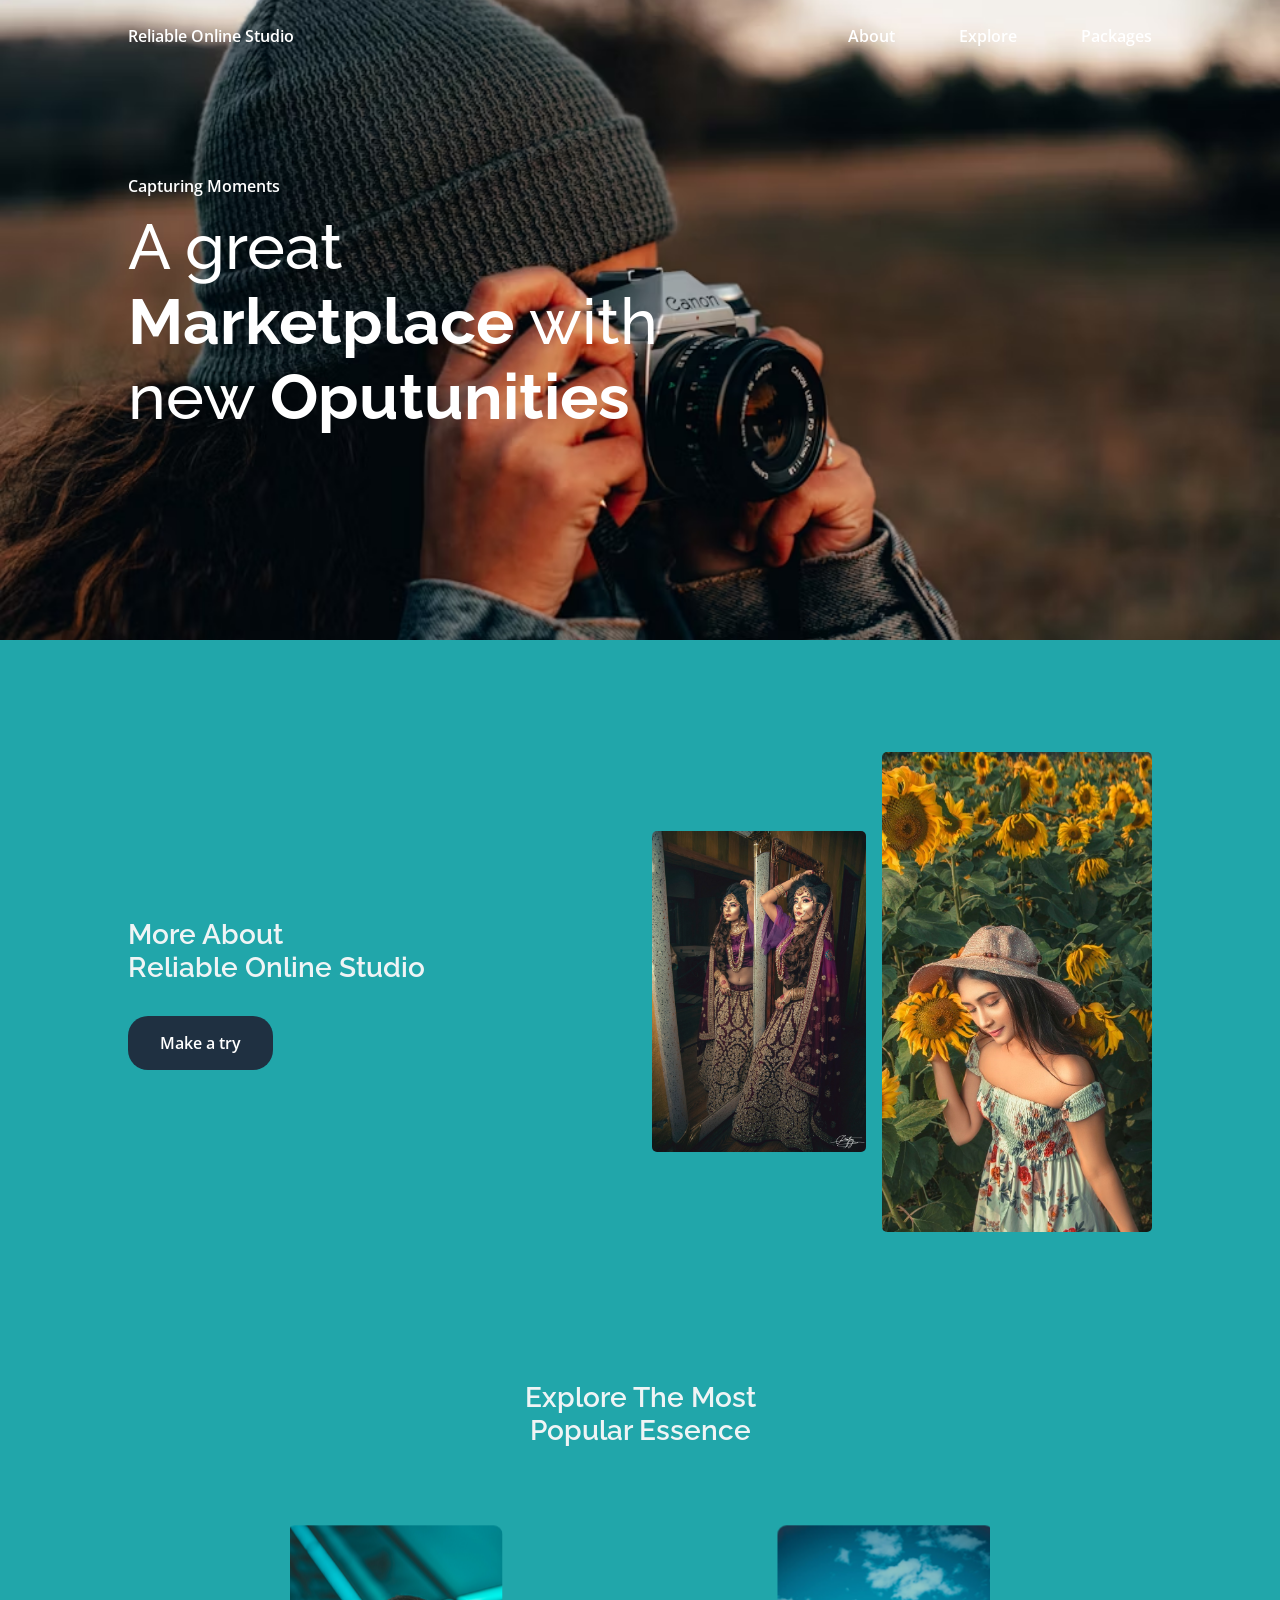
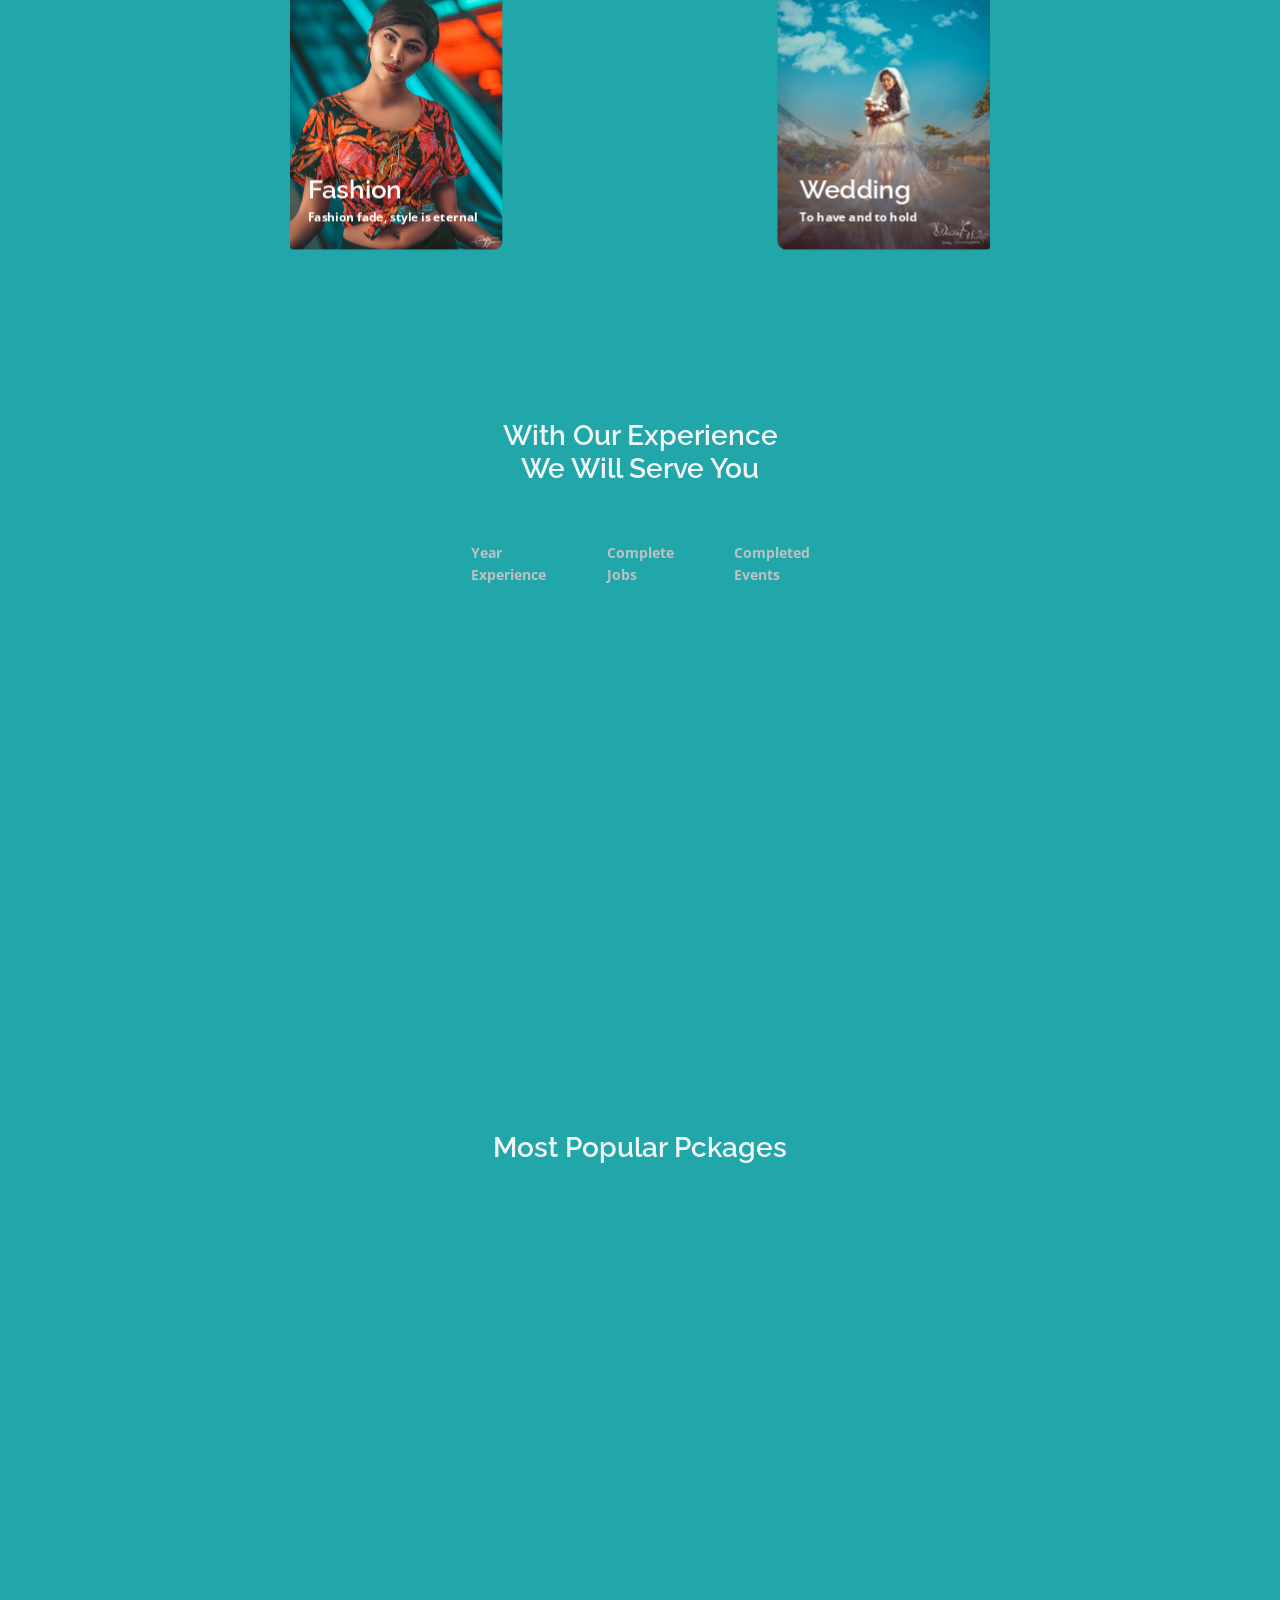
==== Photo Broker/insidePage.html @ ecc48aa8 "Add files via upload" ====
<!DOCTYPE html>
<html lang="en">
  <head>
    <meta charset="UTF-8" />
    <meta name="viewport" content="width=device-width, initial-scale=1.0" />

    <link rel="shortcut icon" href="Photo Broker/assets/img/logo.png" type="image/png" />

    <!--=============== REMIXICONS ===============-->
    <link
      href="https://cdn.jsdelivr.net/npm/remixicon@2.5.0/fonts/remixicon.css"
      rel="stylesheet"
    />

    <!--=============== SWIPER CSS ===============-->
    <link rel="stylesheet" href="assets/css/swiper-bundle.min.css" />

    <!--=============== CSS ===============-->
    <link rel="stylesheet" href="assets/css/styles.css" />

    <title> Reliable Online Studio</title>
  </head>
  <body class= "dark-theme">
    <header class="header" id="header">
      <nav class="nav container">
        <a href="#" class="nav__logo" id="rosLogo">Reliable Online Studio</a>

        <div class="nav__menu" id="nav-menu">
          <ul class="nav__list">
            <li class="nav__item">
              <a href="#about" class="nav__link">About</a>
            </li>
            <li class="nav__item">
              <a href="#explore" class="nav__link">Explore</a>
            </li>
            <li class="nav__item">
              <a href="#packages" class="nav__link">Packages</a>
            </li>
          </ul>

          <i class="ri-close-line nav__close" id="nav-close"></i>
        </div>

        <div class="nav__toggle" id="nav-toggle">
          <i class="ri-function-line"></i>
        </div>
      </nav>
    </header>

    <main class="main">
      <!--==================== HOME ====================-->
      <section class="home" id="home">
        <img src="assets/img/Main.avif" alt="" class="home__img" />

        <div class="home__container container grid">
          <div class="home__data">
            <span class="home__data-subtitle">Capturing Moments</span>
            <h1 class="home__data-title">
              A great<br> <b> Marketplace </b> with <br> new <b>Oputunities <br />
            </h1>
          </div>

          <div class="home__social">
            <a
              href="https://www.facebook.com/"
              target="_blank"
              class="home__social-link"
            >
              <i class="ri-facebook-box-fill"></i>
            </a>
            <a
              href="https://www.instagram.com/"
              target="_blank"
              class="home__social-link"
            >
              <i class="ri-instagram-fill"></i>
            </a>
            <a
              href="https://twitter.com/"
              target="_blank"
              class="home__social-link"
            >
              <i class="ri-twitter-fill"></i>
            </a>
          </div>
      </section>

      <!--==================== ABOUT ====================-->
      <section class="about section" id="about">
        <div class="about__container container grid">
          <div class="about__data">
            <h2 class="section__title about__title">
              More About <br />
              Reliable Online Studio
            </h2>
            <p class="about__description" id= "aboutInfo">
              
            </p>
            <a href="#" class="button">Make a try</a>
          </div>

          <div class="about__img">
            <div class="about__img-overlay">
              <img src="assets/img/about02.jpg" alt="" class="about__img-one" />
            </div>

            <div class="about__img-overlay">
              <img src="assets/img/about001.jpg" alt="" class="about__img-two" />
            </div>
          </div>
        </div>
      </section>

      <!--==================== Explore ====================-->
      <section class="discover section" id="explore">
        <h2 class="section__title">
          Explore the most <br />
          popular essence
        </h2>

        <div class="discover__container container swiper-container">
          <div class="swiper-wrapper">
            <!--==================== Explore 1 ====================-->
            <div class="discover__card swiper-slide">
              <img
                src="assets/img/omi.jpg"
                alt=""
                class="discover__img"
              />
              <div class="discover__data">
                <h2 class="discover__title">Portfolio</h2>
                <span class="discover__description">Capture Yourself</span>
              </div>
            </div>

            <!--==================== Explore 2 ====================-->
            <div class="discover__card swiper-slide">
              <img
                src="assets/img/wedding.jpg"
                alt=""
                class="discover__img"
              />
              <div class="discover__data">
                <h2 class="discover__title">Wedding</h2>
                <span class="discover__description">To have and to hold</span>
              </div>
            </div>

            <!--==================== Explore 3 ====================-->
            <div class="discover__card swiper-slide">
              <img
                src="assets/img/wild.jpg"
                alt=""
                class="discover__img"
              />
              <div class="discover__data">
                <h2 class="discover__title">Wild</h2>
                <span class="discover__description">One touch of nature</span>
              </div>
            </div>

            <!--==================== Explore 4 ====================-->
            <div class="discover__card swiper-slide">
              <img
                src="assets/img/dress2.jpg"
                alt=""
                class="discover__img"
              />
              <div class="discover__data">
                <h2 class="discover__title">Fashion</h2>
                <span class="discover__description">Fashion fade, style is eternal</span>
              </div>
            </div>
          </div>
        </div>
      </section>

      <!--==================== EXPERIENCE ====================-->
      <section class="experience section">
        <h2 class="section__title">
          With Our Experience <br />
          We Will Serve You
        </h2>

        <div class="experience__container container grid">
          <div class="experience__content grid">
            <div class="experience__data">
              <h2 class="experience__number" id="yrExpreience"></h2>
              <span class="experience__description"
                >Year <br />
                Experience</span
              >
            </div>

            <div class="experience__data">
              <h2 class="experience__number" id = "jobDone"></h2>
              <span class="experience__description"
                >Complete <br />
                Jobs</span
              >
            </div>

            <div class="experience__data">
              <h2 class="experience__number" id= "completed_Event"></h2>
              <span class="experience__description"
                >Completed <br />
                Events</span
              >
            </div>
          </div>

          <div class="experience__img grid">
            <div class="experience__overlay">
              <img
                src="assets/img/ex1.jpg"
                alt=""
                class="experience__img-one"
              />
            </div>

            <div class="experience__overlay">
              <img
                src="assets/img/ex2.jpg"
                alt=""
                class="experience__img-two"
              />
            </div>
          </div>
        </div>
      </section>

      <!--==================== Package ====================-->
      <section class="place section" id="packages">
        <h2 class="section__title">Most Popular Pckages</h2>

        <div class="place__container container grid">
          <!--==================== Package CARD 1 ====================-->
          <div class="place__card">
            <img src="assets/img/gold.jpg" alt="" class="place__img" />

            <div class="place__content">
              <span class="place__rating">
              </span>

              <div class="place__data">
                <h3 class="place__title">Gold</h3>
                <!-- <span class="place__subtitle">Indonesia</span> -->
                <span class="place__price">$10/Moth</span>
              </div>
            </div>
          </div>

          <!--==================== Package CARD 2 ====================-->
          <div class="place__card">
            <img src="assets/img/Premium.jpg" alt="" class="place__img" />

            <div class="place__content">
              <span class="place__rating">
              </span>

              <div class="place__data">
                <h3 class="place__title">Premium</h3>
                <span class="place__price">$15/Month</span>
              </div>
            </div>
          </div>

          <!--==================== Package CARD 3 ====================-->
          <div class="place__card">
            <img src="assets/img/silver.jpg" alt="" class="place__img" />

            <div class="place__content">
              <span class="place__rating">
              </span>

              <div class="place__data">
                <h3 class="place__title">Silver</h3>
                <span class="place__price">$5/Month</span>
              </div>
            </div>
          </div>

        </div>
      </section>

    <!--==================== FOOTER ====================-->
    <footer class="footer section">
      <div class="footer__container container grid">
        <div class="footer__content grid">
          <div class="footer__data">
            <h3 class="footer__title">ROS</h3>
            <p class="footer__description">
              Photography is the only language <br />that can be understood anywhere <br />in the world!
            </p>
            <div>
              <a
                href="https://www.facebook.com/"
                target="_blank"
                class="footer__social"
              >
                <i class="ri-facebook-box-fill"></i>
              </a>
              <a
                href="https://twitter.com/"
                target="_blank"
                class="footer__social"
              >
                <i class="ri-twitter-fill"></i>
              </a>
              <a
                href="https://www.instagram.com/"
                target="_blank"
                class="footer__social"
              >
                <i class="ri-instagram-fill"></i>
              </a>
              <a
                href="https://www.youtube.com/"
                target="_blank"
                class="footer__social"
              >
                <i class="ri-youtube-fill"></i>
              </a>
            </div>
          </div>

          <div class="footer__data">
            <h3 class="footer__subtitle">About</h3>
            <ul>
              <li class="footer__item">
                <a href="" class="footer__link">About Us</a>
              </li>
              <li class="footer__item">
                <a href="" class="footer__link">Features</a>
              </li>
              <li class="footer__item">
                <a href="" class="footer__link">New & Blog</a>
              </li>
            </ul>
          </div>
        </div>

        <div class="footer__rights">
          <p class="footer__copy">
            &#169; 2021 ROS. All rigths reserved.
          </p>
          <div class="footer__terms">
            <a href="#" class="footer__terms-link">Terms & Agreements</a>
            <a href="#" class="footer__terms-link">Privacy Policy</a>
          </div>
        </div>
      </div>
    </footer>

    <!--=============== SCROLL REVEAL===============-->
    <script src="assets/js/scrollreveal.min.js"></script>

    <!--=============== SWIPER JS ===============-->
    <script src="assets/js/swiper-bundle.min.js"></script>

    <!--=============== MAIN JS ===============-->
    <script src="main.js"></script>
  </body>
</html>
---- Photo Broker/assets/css/styles.css ----
/*=============== GOOGLE FONTS ===============*/
@import url("https://fonts.googleapis.com/css2?family=Open+Sans:wght@400;600&family=Raleway:wght@500;600;700&display=swap");

/*=============== VARIABLES CSS ===============*/
:root {
  --header-height: 3rem;

  /*========== Colors ==========*/
  /* Change favorite color to match images */
  /*Green dark 190 - Green 171 - Grren Blue 200*/
  --hue-color: 190;

  /* HSL color mode */
  --first-color: hsl(var(--hue-color), 64%, 22%);
  --first-color-second: hsl(var(--hue-color), 64%, 22%);
  --first-color-alt: hsl(var(--hue-color), 64%, 15%);
  --title-color: hsl(var(--hue-color), 64%, 18%);
  --text-color: hsl(var(--hue-color), 24%, 35%);
  --text-color-light: hsl(var(--hue-color), 8%, 60%);
  --input-color: hsl(var(--hue-color), 24%, 97%);
  --body-color: hsl(var(--hue-color), 100%, 99%);
  --white-color: #fff;
  --scroll-bar-color: hsl(var(--hue-color), 12%, 90%);
  --scroll-thumb-color: hsl(var(--hue-color), 12%, 75%);

  /*========== Font and typography ==========*/
  --body-font: "Open Sans", sans-serif;
  --title-font: "Raleway", sans-serif;
  --biggest-font-size: 2.5rem;
  --h1-font-size: 1.5rem;
  --h2-font-size: 1.25rem;
  --h3-font-size: 1rem;
  --normal-font-size: 0.938rem;
  --small-font-size: 0.813rem;
  --smaller-font-size: 0.75rem;

  /*========== Font weight ==========*/
  --font-medium: 500;
  --font-semi-bold: 600;

  /*========== Margenes Bottom ==========*/
  --mb-0-25: 0.25rem;
  --mb-0-5: 0.5rem;
  --mb-0-75: 0.75rem;
  --mb-1: 1rem;
  --mb-1-25: 1.25rem;
  --mb-1-5: 1.5rem;
  --mb-2: 2rem;
  --mb-2-5: 2.5rem;

  /*========== z index ==========*/
  --z-tooltip: 10;
  --z-fixed: 100;

  /*========== Hover overlay ==========*/
  --img-transition: 0.3s;
  --img-hidden: hidden;
  --img-scale: scale(1.1);
}

@media screen and (min-width: 968px) {
  :root {
    --biggest-font-size: 4rem;
    --h1-font-size: 2.25rem;
    --h2-font-size: 1.75rem;
    --h3-font-size: 1.25rem;
    --normal-font-size: 1rem;
    --small-font-size: 0.875rem;
    --smaller-font-size: 0.813rem;
  }
}

/*========== Variables Dark theme ==========*/
body.dark-theme {
  --first-color-second: hsl(var(--hue-color), 54%, 12%);
  --title-color: hsl(var(--hue-color), 24%, 95%);
  --text-color: hsl(var(--hue-color), 8%, 75%);
  --input-color: hsl(var(--hue-color), 29%, 16%);
  /* --body-color: hsl(var(--hue-color), 29%, 12%); */
  --body-color: #21a6aa;
  --scroll-bar-color: hsl(var(--hue-color), 12%, 48%);
  --scroll-thumb-color: hsl(var(--hue-color), 12%, 36%);
}
/*=============== BASE ===============*/
* {
  box-sizing: border-box;
  padding: 0;
  margin: 0;
}

html {
  scroll-behavior: smooth;
}

body {
  margin: var(--header-height) 0 0 0;
  font-family: var(--body-font);
  font-size: var(--normal-font-size);
  background-color: var(--body-color);
  color: var(--text-color);
}

h1,
h2,
h3 {
  color: var(--title-color);
  font-weight: var(--font-semi-bold);
  font-family: var(--title-font);
}

ul {
  list-style: none;
}

a {
  text-decoration: none;
}

img {
  max-width: 100%;
  height: auto;
}

button,
input {
  border: none;
  font-family: var(--body-font);
  font-size: var(--normal-font-size);
}

button {
  cursor: pointer;
}

input {
  outline: none;
}

.main {
  overflow-x: hidden;
}

/*=============== REUSABLE CSS CLASSES ===============*/
.section {
  padding: 4.5rem 0 2.5rem;
}

.section__title {
  font-size: var(--h2-font-size);
  color: var(--title-color);
  text-align: center;
  text-transform: capitalize;
  margin-bottom: var(--mb-2);
}

.container {
  max-width: 968px;
  margin-left: var(--mb-1);
  margin-right: var(--mb-1);
}

.grid {
  display: grid;
  gap: 1.5rem;
}

/*=============== HEADER ===============*/
.header {
  width: 100%;
  position: fixed;
  top: 0;
  left: 0;
  z-index: var(--z-fixed);
  background-color: transparent;
}

/*=============== NAV ===============*/
.nav {
  height: var(--header-height);
  display: flex;
  justify-content: space-between;
  align-items: center;
}

.nav__logo,
.nav__toggle {
  color: var(--white-color);
}

.nav__logo {
  font-weight: var(--font-semi-bold);
}

.nav__toggle {
  font-size: 1.2rem;
  cursor: pointer;
}

.nav__menu {
  position: relative;
}

@media screen and (max-width: 767px) {
  .nav__menu {
    position: fixed;
    background-color: var(--body-color);
    top: 0;
    right: -100%;
    width: 70%;
    height: 100%;
    box-shadow: -1px 0 4px rgba(40, 151, 173, 0.15);
    padding: 3rem;
    transition: 0.4s;
  }
}

.nav__list {
  display: flex;
  flex-direction: column;
  row-gap: 2.5rem;
}

.nav__link {
  color: var(--text-color-light);
  font-weight: var(--font-semi-bold);
  text-transform: uppercase;
}

.nav__link:hover {
  color: var(--text-color);
}

.nav__close {
  position: absolute;
  top: 0.75rem;
  right: 1rem;
  font-size: 1.5rem;
  color: var(--title-color);
  cursor: pointer;
}

/* show menu */
.show-menu {
  right: 0;
}

/* Change background header */
.scroll-header {
  background-color: var(--body-color);
  box-shadow: 0 0 4px rgba(32, 126, 145, 0.685);
}

.scroll-header .nav__logo,
.scroll-header .nav__toggle {
  color: var(--title-color);
}

/* Active link */
.active-link {
  position: relative;
  color: var(--title-color);
}

.active-link::before {
  content: "";
  position: absolute;
  background-color: var(--title-color);
  width: 100%;
  height: 2px;
  bottom: -0.75rem;
  left: 0;
}

/*=============== HOME ===============*/

.home__img {
  position: absolute;
  top: 0;
  left: 0;
  width: 100%;
  height: 100vh;
  object-fit: cover;
  object-position: 83%;
}

.home__container {
  position: relative;
  height: calc(100vh - var(--header-height));
  align-content: center;
  row-gap: 3rem;
}

.home__data-subtitle,
.home__data-title,
.home__social-link,
.home__info {
  /* color: var(--white-color); */
  color: rgb(255, 255, 255);
}

.home__data-subtitle {
  display: block;
  font-weight: var(--font-semi-bold);
  margin-bottom: var(--mb-0-75);
}

.home__data-title {
  font-size: var(--biggest-font-size);
  font-weight: var(--font-medium);
  margin-bottom: var(--mb-2-5);
}

.home__social {
  display: flex;
  flex-direction: column;
  row-gap: 1.5rem;
}

.home__social-link {
  font-size: 1.2rem;
  width: max-content;
}

.home__info {
  background-color: var(--first-color);
  display: flex;
  padding: 1.5rem 1rem;
  align-items: center;
  column-gap: 0.5rem;
  position: absolute;
  right: 0;
  bottom: 1rem;
  width: 228px;
}

.home__info-title {
  display: block;
  font-size: var(--small-font-size);
  font-weight: var(--font-semi-bold);
  margin-bottom: var(--mb-0-75);
}

.home__info-button {
  font-size: var(--smaller-font-size);
}

.home__info-overlay {
  overflow: var(--img-hidden);
}

.home__info-img {
  width: 145px;
  transition: var(--img-transition);
}

.home__info-img:hover {
  transform: var(--img-scale);
}

/*=============== BUTTONS ===============*/

/* .btn {
  width: 150px;
  background-color: #5995fd;
  border: none;
  outline: none;
  height: 49px;
  border-radius: 49px;
  color: #fff;
  text-transform: uppercase;
  font-weight: 600;
  margin: 10px 0;
  cursor: pointer;
  transition: 0.5s;
}

.btn:hover {
  background-color: #4d84e2;
} */

.button {
  display: inline-block;
  background-color: #1f3041;
  /* background-color: linear-gradient(315deg, #ff4e50 0%, #f9d423 74%); */
  color: var(--white-color);
  padding: 1rem 2rem;
  font-weight: var(--font-semi-bold);
  transition: 0.3s;
  border-radius: 20px;
}

.button:hover {
  background-color: #5ccbdf;
}

.button--flex {
  display: flex;
  align-items: center;
  column-gap: 0.25rem;
}

.button--link {
  background: none;
  padding: 0;
}

.button--link:hover {
  background: none;
}

/*=============== ABOUT ===============*/
.about__data {
  text-align: center;
}

.about__container {
  row-gap: 2.5rem;
}

.about__description {
  margin-bottom: var(--mb-2);
}

.about__img {
  display: flex;
  column-gap: 1rem;
  align-items: center;
  justify-content: center;
}

.about__img-overlay {
  overflow: var(--img-hidden);
}

.about__img-one {
  width: 130px;
  border-radius: 5px;
}

.about__img-two {
  width: 180px;
  border-radius: 5px;
}

.about__img-one,
.about__img-two {
  transition: var(--img-transition);
}

.about__img-one:hover,
.about__img-two:hover {
  transform: var(--img-scale);
}

/*=============== DISCOVER ===============*/
.discover__card {
  position: relative;
  width: 200px;
  overflow: var(--img-hidden);
}

.discover__data {
  position: absolute;
  bottom: 1.5rem;
  left: 1rem;
}

.discover__title,
.discover__description {
  color: var(--white-color);
}

.discover__title {
  font-size: var(--h3-font-size);
  margin-bottom: var(--mb-0-25);
}

.discover__description {
  display: block;
  font-size: var(--smaller-font-size);
}

.discover__img {
  transition: var(--img-transition);
  border-radius: 10px;
}

.discover__img:hover {
  transform: var(--img-scale);
  border-radius: 10px;
}

.swiper-container-3d .swiper-slide-shadow-left,
.swiper-container-3d .swiper-slide-shadow-right {
  background-image: none;
}

/*=============== EXPERIENCE ===============*/
.experience__container {
  row-gap: 2.5rem;
  justify-content: center;
  justify-items: center;
}

.experience__content {
  grid-template-columns: repeat(3, 1fr);
  column-gap: 1rem;
  justify-items: center;
  padding: 0 2rem;
}

.experience__number {
  font-size: var(--h2-font-size);
  font-weight: var(--font-semi-bold);
  margin-bottom: var(--mb-0-5);
}

.experience__description {
  font-size: var(--small-font-size);
}

.experience__img {
  position: relative;
  padding-bottom: 2rem;
}

.experience__img-one,
.experience__img-two {
  transition: var(--img-transition);
  border-radius: 5px;
}

.experience__img-one:hover,
.experience__img-two:hover {
  transform: var(--img-scale);
  border-radius: 5px;
}

.experience__overlay {
  overflow: var(--img-hidden);
}

.experience__overlay:nth-child(1) {
  width: 263px;
  margin-right: 2rem;
}

.experience__overlay:nth-child(2) {
  width: 120px;
  position: absolute;
  top: 2rem;
  right: 0;
}

/*=============== Package ===============*/
.place__card,
.place__img {
  height: 230px;
  border-radius: 5px;
}

.place__container {
  grid-template-columns: repeat(2, max-content);
  justify-content: center;
}

.place__card {
  position: relative;
  overflow: var(--img-hidden);
}

.place__card:hover .place__img {
  transform: var(--img-scale);
}

.place__img {
  transition: var(--img-transition);
}

.place__content,
.place__title {
  color: var(--white-color);
}

.place__content {
  position: absolute;
  top: 0;
  left: 0;
  width: 100%;
  height: 100%;
  display: flex;
  flex-direction: column;
  justify-content: space-between;
  padding: 0.75rem 0.75rem 1rem;
}

.place__rating {
  align-self: flex-end;
  display: flex;
  align-items: center;
}

.place__rating-icon {
  font-size: 0.75rem;
  margin-right: var(--mb-0-25);
}

.place__rating-number {
  font-size: var(--small-font-size);
}

.place__subtitle,
.place__price {
  display: block;
}

.place__title {
  font-size: var(--h3-font-size);
  margin-bottom: var(--mb-0-25);
}

.place__subtitle {
  font-size: var(--smaller-font-size);
  margin-bottom: var(--mb-1-25);
}

.place__button {
  position: absolute;
  right: 0;
  bottom: 0;
  padding: 0.75rem 1rem;
}

/*=============== FOOTER ===============*/
.footer__container {
  row-gap: 5rem;
}

.footer__content {
  grid-template-columns: repeat(auto-fit, minmax(220px, 1fr));
  row-gap: 2rem;
}

.footer__title,
.footer__subtitle {
  font-size: var(--h3-font-size);
}

.footer__title {
  margin-bottom: var(--mb-0-5);
}

.footer__description {
  margin-bottom: var(--mb-2);
}

.footer__social {
  font-size: 1.25rem;
  color: var(--title-color);
  margin-right: var(--mb-1-25);
}

.footer__subtitle {
  margin-bottom: var(--mb-1);
}

.footer__item {
  margin-bottom: var(--mb-0-75);
}

.footer__link {
  color: var(--text-color);
}

.footer__link:hover {
  color: var(--title-color);
}

.footer__rights {
  display: flex;
  flex-direction: column;
  row-gap: 1.5rem;
  text-align: center;
}

.footer__copy,
.footer__terms-link {
  font-size: var(--small-font-size);
  color: var(--text-color-light);
}

.footer__terms {
  display: flex;
  column-gap: 1.5rem;
  justify-content: center;
}

.footer__terms-link:hover {
  color: var(--text-color);
}

/*========== SCROLL UP ==========*/
.scrollup {
  position: fixed;
  right: 1rem;
  bottom: -20%;
  background-color: var(--first-color);
  padding: 0.5rem;
  display: flex;
  opacity: 0.9;
  z-index: var(--z-tooltip);
  transition: 0.4s;
}

.scrollup:hover {
  background-color: var(--first-color-alt);
  opacity: 1;
}

.scrollup__icon {
  color: var(--white-color);
  font-size: 1.2rem;
}

/* Show scroll */
.show-scroll {
  bottom: 5rem;
}

/*=============== SCROLL BAR ===============*/
::-webkit-scrollbar {
  width: 0.6rem;
  background-color: var(--scroll-bar-color);
}

::-webkit-scrollbar-thumb {
  background-color: var(--scroll-thumb-color);
}

::-webkit-scrollbar-thumb:hover {
  background-color: var(--text-color-light);
}

/*=============== MEDIA QUERIES ===============*/
/* For small devices */
@media screen and (max-width: 340px) {
  .place__container {
    grid-template-columns: max-content;
    justify-content: center;
  }
  .experience__content {
    padding: 0;
  }
  .experience__overlay:nth-child(1) {
    width: 190px;
  }
  .experience__overlay:nth-child(2) {
    width: 80px;
  }
  .home__info {
    width: 190px;
    padding: 1rem;
  }
  .experience__img {
    padding: 0;
  }
}

/* For medium devices */
@media screen and (min-width: 568px) {
  .place__container {
    grid-template-columns: repeat(3, max-content);
  }
}

@media screen and (min-width: 768px) {
  body {
    margin: 0;
  }
  .nav {
    height: calc(var(--header-height) + 1.5rem);
  }
  .nav__link {
    color: var(--white-color);
    text-transform: initial;
  }
  .nav__link:hover {
    color: var(--white-color);
  }
  .nav__dark {
    position: initial;
  }
  .nav__menu {
    display: flex;
    column-gap: 1rem;
  }
  .nav__list {
    flex-direction: row;
    column-gap: 4rem;
  }
  .nav__toggle,
  .nav__close {
    display: none;
  }
  .change-theme-name {
    display: none;
  }
  .change-theme {
    color: var(--white-color);
  }
  .active-link::before {
    background-color: var(--white-color);
  }
  .scroll-header .nav__link {
    color: var(--text-color);
  }
  .scroll-header .active-link {
    color: var(--title-color);
  }
  .scroll-header .active-link::before {
    background-color: var(--title-color);
  }
  .scroll-header .change-theme {
    color: var(--text-color);
  }
  .section {
    padding: 7rem 0 2rem;
  }
  .home__container {
    height: 100vh;
    grid-template-rows: 1.8fr 0.5fr;
  }
  .home__data {
    align-self: flex-end;
  }
  .home__social {
    flex-direction: row;
    align-self: flex-end;
    margin-bottom: 3rem;
    column-gap: 2.5rem;
  }
  .home__info {
    bottom: 3rem;
  }
  .about__container {
    grid-template-columns: repeat(2, 1fr);
    align-items: center;
  }
  .about__data,
  .about__title {
    text-align: initial;
  }
  .about__title {
    margin-bottom: var(--mb-1-5);
  }
  .about__description {
    margin-bottom: var(--mb-2);
  }
  .discover__container {
    width: 610px;
    margin-left: auto;
    margin-right: auto;
  }
  .discover__container,
  .place__container {
    padding-top: 2rem;
  }
  .experience__overlay:nth-child(1) {
    width: 363px;
    margin-right: 4rem;
  }
  .experience__overlay:nth-child(2) {
    width: 160px;
  }

  .subscribe__input {
    padding: 0 0.5rem;
  }
  .footer__rights {
    flex-direction: row;
    justify-content: space-between;
  }
}

/* For large devices */
@media screen and (min-width: 1024px) {
  .container {
    margin-left: auto;
    margin-right: auto;
  }
  .home__container {
    grid-template-rows: 2fr 0.5fr;
  }
  .home__info {
    width: 328px;
    grid-template-columns: 1fr 2fr;
    column-gap: 2rem;
  }
  .home__info-title {
    font-size: var(--normal-font-size);
  }
  .home__info-img {
    width: 240px;
  }
  .about__img-one {
    width: 230px;
  }
  .about__img-two {
    width: 290px;
  }
  .discover__card {
    width: 237px;
  }
  .discover__container {
    width: 700px;
  }
  .discover__data {
    left: 1.5rem;
    bottom: 2rem;
  }
  .discover__title {
    font-size: var(--h2-font-size);
  }
  .experience__content {
    margin: var(--mb-1) 0;
    column-gap: 3.5rem;
  }
  .experience__overlay:nth-child(1) {
    width: 463px;
    margin-right: 7rem;
  }
  .experience__overlay:nth-child(2) {
    width: 220px;
    top: 3rem;
  }

  .place__container {
    gap: 3rem 2rem;
  }
  .place__card,
  .place__img {
    height: 263px;
  }
  .footer__content {
    justify-items: center;
  }
}

@media screen and (min-width: 1200px) {
  .container {
    max-width: 1024px;
  }
}

/* For tall screens on mobiles y desktop*/
@media screen and (min-height: 721px) {
  body {
    margin: 0;
  }
  .home__container,
  .home__img {
    height: 640px;
  }
}
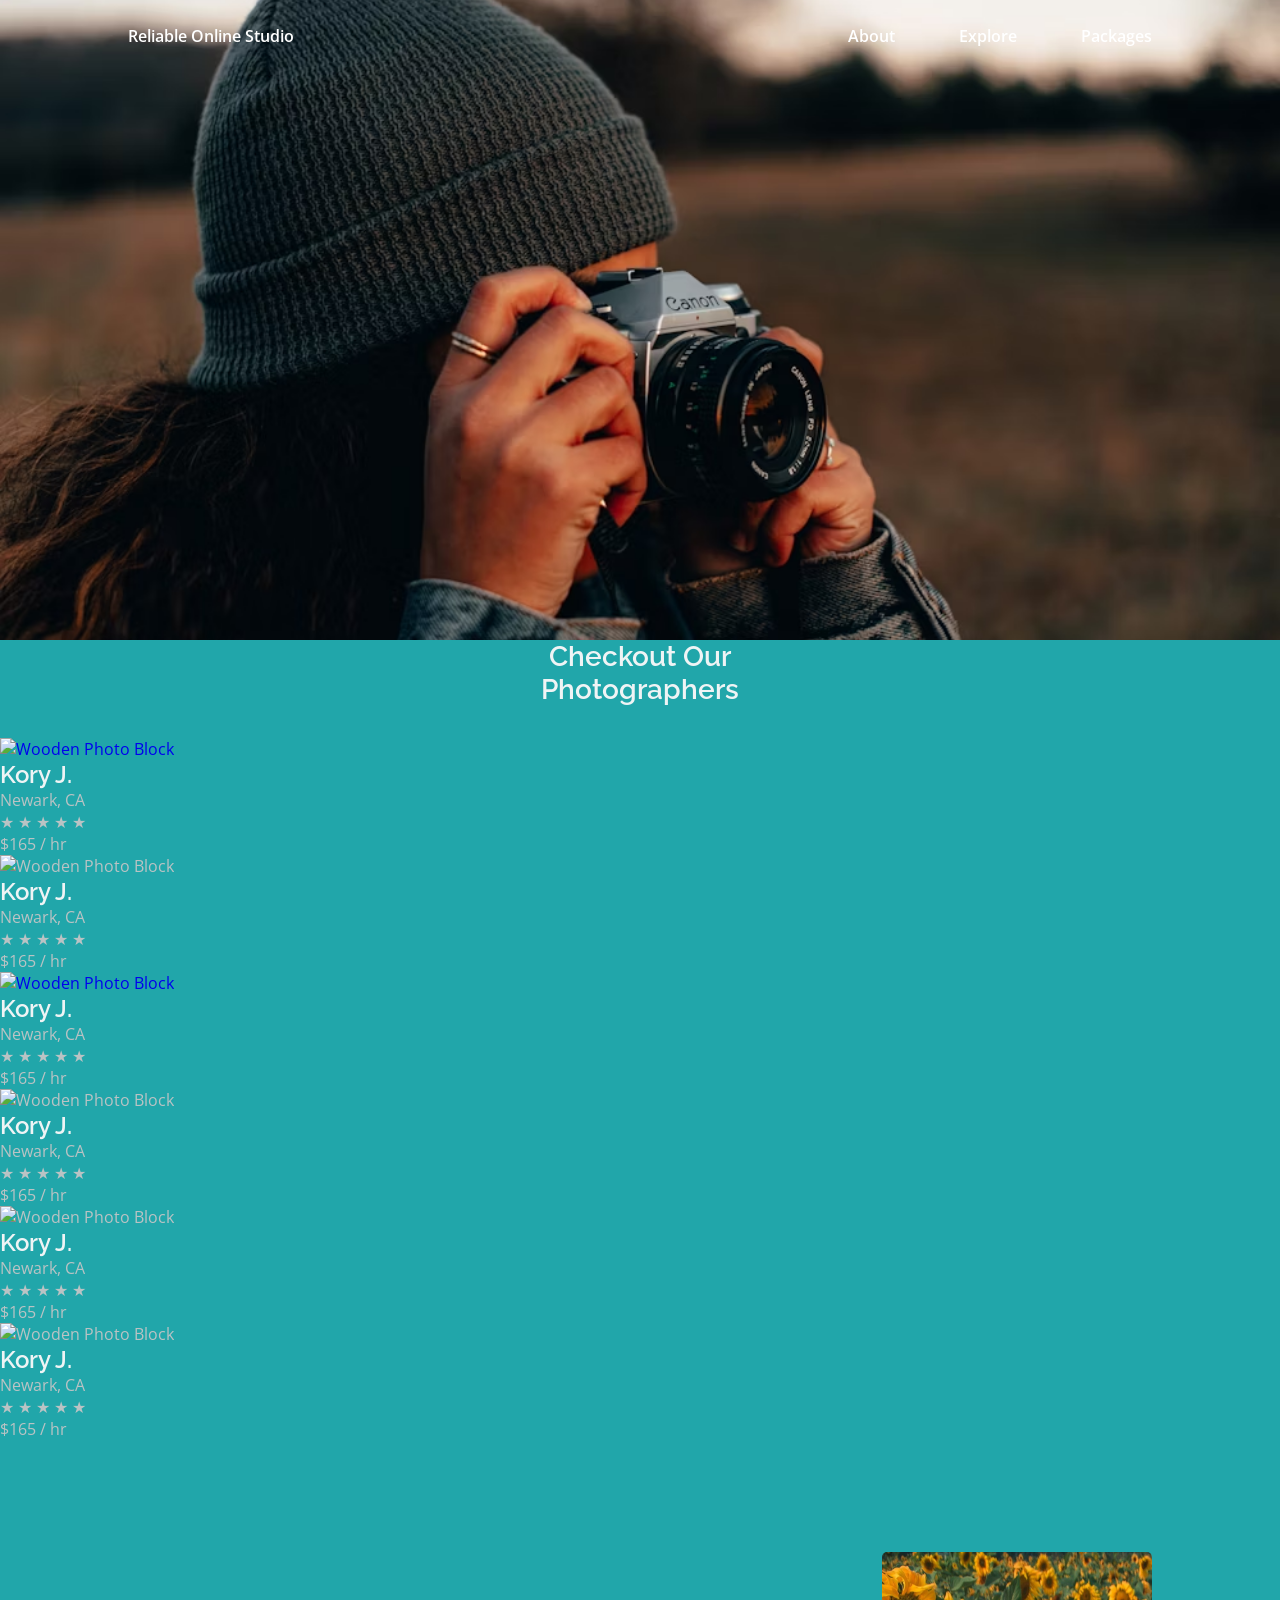
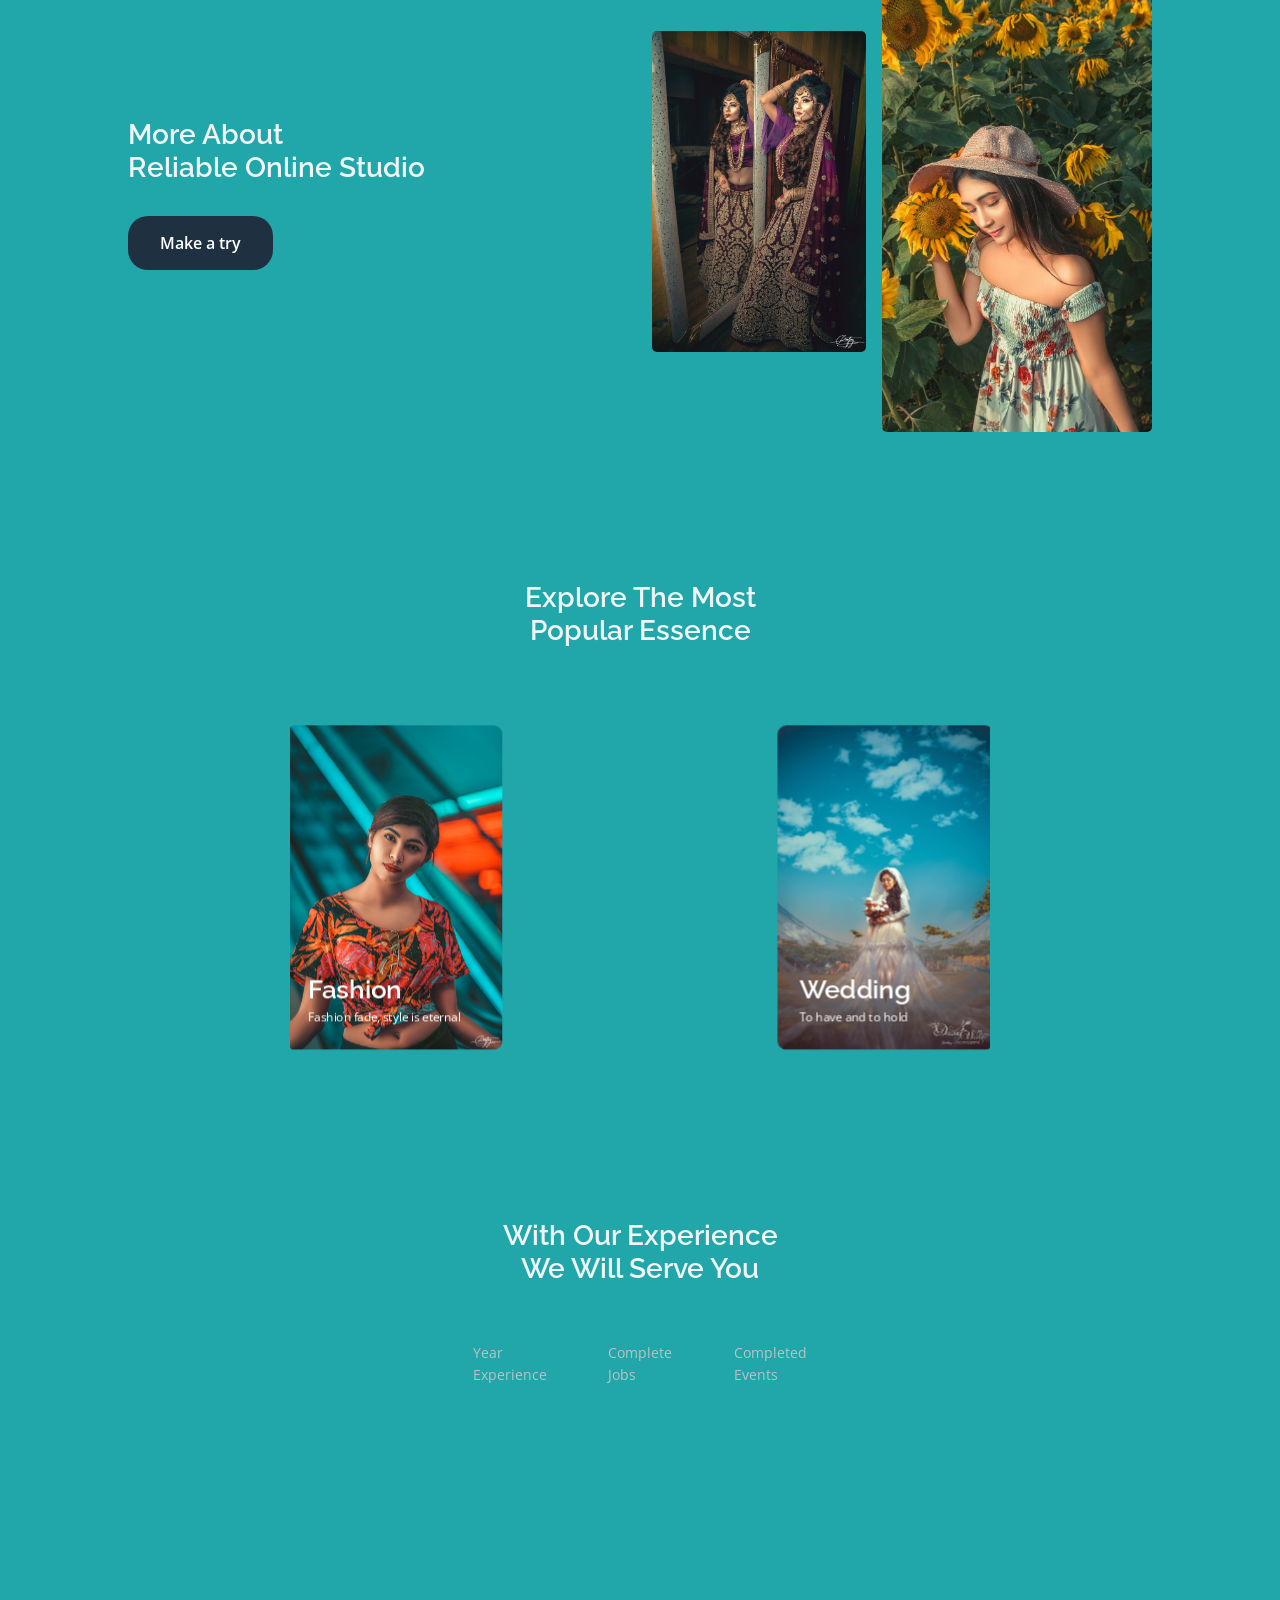
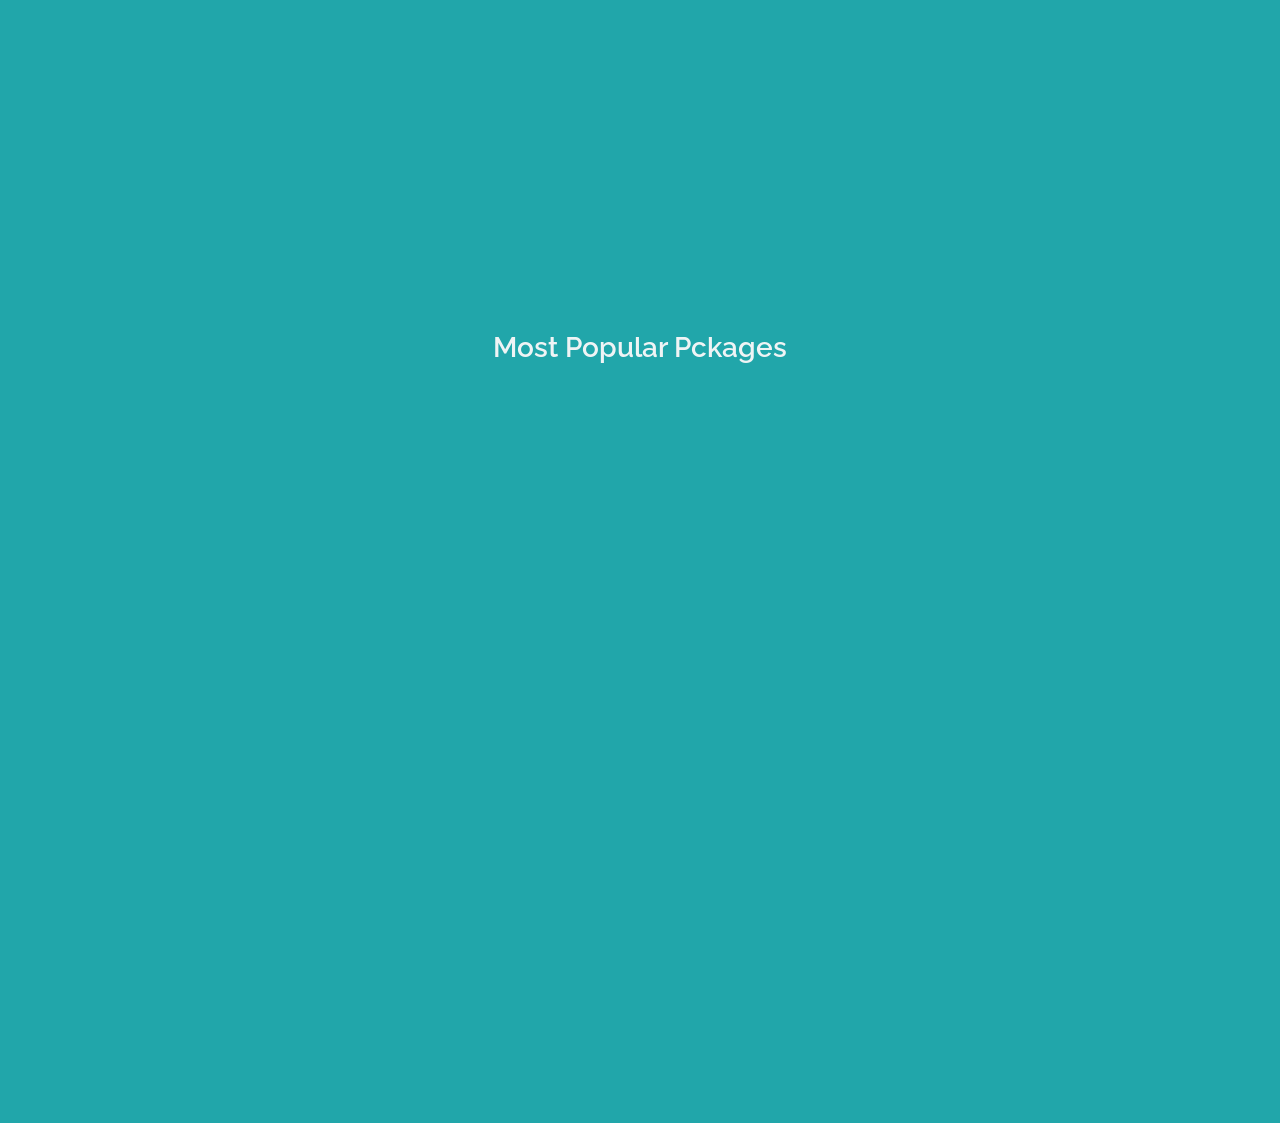
==== commit 30124a34: "Add files via upload" ====
--- a/Photo Broker/insidePage.html
+++ b/Photo Broker/insidePage.html
@@ -54,37 +54,150 @@
 
         <div class="home__container container grid">
           <div class="home__data">
-            <span class="home__data-subtitle">Capturing Moments</span>
+            <span class="home__data-subtitle"></span>
             <h1 class="home__data-title">
-              A great<br> <b> Marketplace </b> with <br> new <b>Oputunities <br />
             </h1>
           </div>
-
-          <div class="home__social">
-            <a
-              href="https://www.facebook.com/"
-              target="_blank"
-              class="home__social-link"
-            >
-              <i class="ri-facebook-box-fill"></i>
-            </a>
-            <a
-              href="https://www.instagram.com/"
-              target="_blank"
-              class="home__social-link"
-            >
-              <i class="ri-instagram-fill"></i>
-            </a>
-            <a
-              href="https://twitter.com/"
-              target="_blank"
-              class="home__social-link"
-            >
-              <i class="ri-twitter-fill"></i>
-            </a>
-          </div>
-      </section>
-
+      </section>
+      <!-===================|Photographer Grid|====================->
+      <section class="photogrid_container">
+        <h2 class="section__title">
+          Checkout Our <br />
+          Photographers
+        </h2>
+        <div class="product-grid">
+          <div class="product-item">
+            <a href="portfolio.html"><img src="assets/img/tatiana.jpg" alt="Wooden Photo Block"></a>
+            <div class="search_result_list">
+              <div class="profile">
+                <div class="text-content">
+                  <h1 class="name">Kory J.</h1>
+                  <p class="location">Newark, CA</p>
+                  <div class="rating">
+                    <span class="star">★</span>
+                    <span class="star">★</span>
+                    <span class="star">★</span>
+                    <span class="star">★</span>
+                    <span class="star">★</span>
+                  </div>
+                </div>
+              </div>
+              <div class="rate">
+                <p class="hr-rate">$165 / hr</p>
+              </div>
+            </div>
+          </div>
+          <div class="product-item">
+            <img src="assets/img/dani.jpg" alt="Wooden Photo Block">
+            <div class="search_result_list">
+              <div class="profile">
+                <div class="text-content">
+                  <h1 class="name">Kory J.</h1>
+                  <p class="location">Newark, CA</p>
+                  <div class="rating">
+                    <span class="star">★</span>
+                    <span class="star">★</span>
+                    <span class="star">★</span>
+                    <span class="star">★</span>
+                    <span class="star">★</span>
+                  </div>
+                </div>
+              </div>
+              <div class="rate">
+                <p class="hr-rate">$165 / hr</p>
+              </div>
+            </div>
+          </div>
+          <div class="product-item">
+            <a href="portfolio.html"><img src="assets/img/kyle.jpg" alt="Wooden Photo Block"></a>
+            <div class="search_result_list">
+              <div class="profile">
+                <div class="text-content">
+                  <h1 class="name">Kory J.</h1>
+                  <p class="location">Newark, CA</p>
+                  <div class="rating">
+                    <span class="star">★</span>
+                    <span class="star">★</span>
+                    <span class="star">★</span>
+                    <span class="star">★</span>
+                    <span class="star">★</span>
+                  </div>
+                </div>
+              </div>
+              <div class="rate">
+                <p class="hr-rate">$165 / hr</p>
+              </div>
+            </div>
+          </div>
+          <div class="product-item">
+            <img src="assets/img/letizia.jpg" alt="Wooden Photo Block">
+            <div class="search_result_list">
+              <div class="profile">
+                <div class="text-content">
+                  <h1 class="name">Kory J.</h1>
+                  <p class="location">Newark, CA</p>
+                  <div class="rating">
+                    <span class="star">★</span>
+                    <span class="star">★</span>
+                    <span class="star">★</span>
+                    <span class="star">★</span>
+                    <span class="star">★</span>
+                  </div>
+                </div>
+              </div>
+              <div class="rate">
+                <p class="hr-rate">$165 / hr</p>
+              </div>
+            </div>
+          </div>
+          <div class="product-item">
+            <img src="assets/img/shwa.jpg" alt="Wooden Photo Block">
+            <div class="search_result_list">
+              <div class="profile">
+                <div class="text-content">
+                  <h1 class="name">Kory J.</h1>
+                  <p class="location">Newark, CA</p>
+                  <div class="rating">
+                    <span class="star">★</span>
+                    <span class="star">★</span>
+                    <span class="star">★</span>
+                    <span class="star">★</span>
+                    <span class="star">★</span>
+                  </div>
+                </div>
+              </div>
+              <div class="rate">
+                <p class="hr-rate">$165 / hr</p>
+              </div>
+            </div>
+          </div>
+          <div class="product-item">
+            <img src="assets/img/tetania.jpg" alt="Wooden Photo Block">
+            <div class="search_result_list">
+              <div class="profile">
+                <div class="text-content">
+                  <h1 class="name">Kory J.</h1>
+                  <p class="location">Newark, CA</p>
+                  <div class="rating">
+                    <span class="star">★</span>
+                    <span class="star">★</span>
+                    <span class="star">★</span>
+                    <span class="star">★</span>
+                    <span class="star">★</span>
+                  </div>
+                </div>
+              </div>
+              <div class="rate">
+                <p class="hr-rate">$165 / hr</p>
+              </div>
+            </div>
+          </div>
+        </div>
+      </section>
+  <style>
+  
+
+  </style>
       <!--==================== ABOUT ====================-->
       <section class="about section" id="about">
         <div class="about__container container grid">
@@ -140,10 +253,12 @@
                 alt=""
                 class="discover__img"
               />
+              <a href="package.html">
               <div class="discover__data">
                 <h2 class="discover__title">Wedding</h2>
                 <span class="discover__description">To have and to hold</span>
               </div>
+              </a>
             </div>
 
             <!--==================== Explore 3 ====================-->
@@ -361,4 +476,4 @@
     <!--=============== MAIN JS ===============-->
     <script src="main.js"></script>
   </body>
-</html>
+</html>
